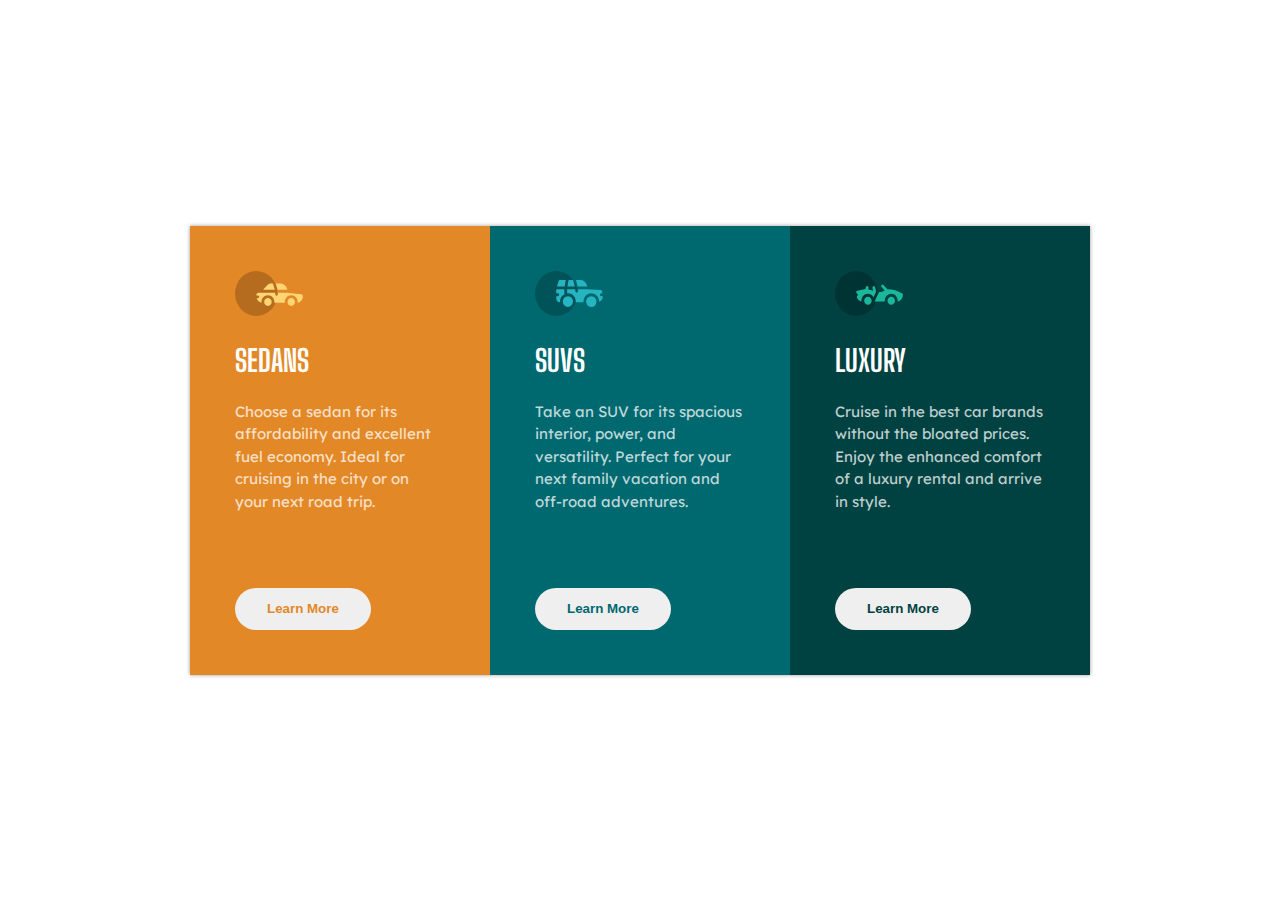
==== 3-column-preview-card/index.html @ 2a48b1bc "Add 3-column preview card challenge of Frontend Mentor" ====
<!DOCTYPE html>
<html lang="en">
  <head>
    <meta charset="UTF-8" />
    <meta name="viewport" content="width=device-width, initial-scale=1.0" />

    <link
      rel="icon"
      type="image/png"
      sizes="32x32"
      href="./images/favicon-32x32.png"
    />
    <link rel="preconnect" href="https://fonts.gstatic.com" />
    <link
      href="https://fonts.googleapis.com/css2?family=Big+Shoulders+Display:wght@700&family=Lexend+Deca&display=swap"
      rel="stylesheet"
    />
    <link rel="stylesheet" href="style.css" />

    <title>Frontend Mentor | 3-column preview card component</title>
  </head>
  <body>
    <div class="container">
      <div class="card">
        <div>
          <img class="card__icon" src="./images/icon-sedans.svg" alt="" />
          <h1 class="card__title">Sedans</h1>
          <p class="card__paragraph">
            Choose a sedan for its affordability and excellent fuel economy.
            Ideal for cruising in the city or on your next road trip.
          </p>
        </div>
        <button class="card__button">Learn More</button>
      </div>
      <div class="card">
        <div>
          <img class="card__icon" src="./images/icon-suvs.svg" alt="" />
          <h1 class="card__title">SUVs</h1>
          <p class="card__paragraph">
            Take an SUV for its spacious interior, power, and versatility.
            Perfect for your next family vacation and off-road adventures.
          </p>
        </div>
        <button class="card__button">Learn More</button>
      </div>
      <div class="card">
        <div>
          <img class="card__icon" src="./images/icon-luxury.svg" alt="" />
          <h1 class="card__title">Luxury</h1>
          <p class="card__paragraph">
            Cruise in the best car brands without the bloated prices. Enjoy the
            enhanced comfort of a luxury rental and arrive in style.
          </p>
        </div>
        <button class="card__button">Learn More</button>
      </div>
    </div>
  </body>
</html>
---- 3-column-preview-card/style.css ----
:root {
  --orange: hsl(31, 77%, 52%);
  --cyan: hsl(184, 100%, 22%);
  --cyan--dark: hsl(179, 100%, 13%);
  --text-white: hsla(0, 0%, 100%, 0.75);
  --text-gray: hsl(0, 0%, 95%);
  --text-size: 15px;
  --font-family-heading: "Big Shoulders Display", cursive;
  --font-family-text: "Lexend Deca", sans-serif;
}

html,
body {
  height: 100%;
  width: 100%;
  margin: 0;
  padding: 0;
  -webkit-box-sizing: border-box;
          box-sizing: border-box;
  font-size: 15px;
  font-family: var(--font-family-text);
  color: var(--text-white);
}

.container {
  margin: 4rem 1rem;
  -webkit-box-shadow: 0 0 4px rgba(0, 0, 0, 0.4);
          box-shadow: 0 0 4px rgba(0, 0, 0, 0.4);
}

.card {
  display: -webkit-box;
  display: -ms-flexbox;
  display: flex;
  -webkit-box-pack: justify;
      -ms-flex-pack: justify;
          justify-content: space-between;
  -webkit-box-orient: vertical;
  -webkit-box-direction: normal;
      -ms-flex-direction: column;
          flex-direction: column;
  padding: 3.75rem;
}

.card:first-child {
  background-color: var(--orange);
}

.card:first-child .card__button {
  color: var(--orange);
}

.card:nth-child(2) {
  background-color: var(--cyan);
}

.card:nth-child(2) .card__button {
  color: var(--cyan);
}

.card:last-child {
  background-color: var(--cyan--dark);
}

.card:last-child .card__button {
  color: var(--cyan--dark);
}

.card__icon {
  height: 3rem;
  width: 4.5rem;
}

.card__title {
  text-transform: uppercase;
  font-family: var(--font-family-heading);
  color: white;
}

.card__paragraph {
  line-height: 1.5;
  color: var(--text-white);
}

.card__button {
  border-radius: 24px;
  padding: 0.75rem 2rem;
  border: 2px solid transparent;
  font-weight: 700;
  margin-top: 1rem;
  width: -webkit-max-content;
  width: -moz-max-content;
  width: max-content;
}

.card__button:hover {
  cursor: pointer;
  background-color: transparent;
  border: 2px solid var(--text-white);
  color: var(--text-white);
}

.card:first-child .card__button:hover,
.card:nth-child(2) .card__button:hover,
.card:last-child .card__button:hover {
  color: var(--text-white);
}

@media (min-width: 768px) {
  html,
  body {
    display: -webkit-box;
    display: -ms-flexbox;
    display: flex;
    -webkit-box-align: center;
        -ms-flex-align: center;
            align-items: center;
    -webkit-box-pack: center;
        -ms-flex-pack: center;
            justify-content: center;
  }
  .container {
    display: -ms-grid;
    display: grid;
    -ms-grid-columns: (minmax(0, 20rem))[3];
        grid-template-columns: repeat(3, minmax(0, 20rem));
  }
  .card {
    padding: 3rem;
  }
  .card__title {
    margin: 1.5rem 0;
  }
  .card__button {
    margin-top: 4rem;
  }
}
/*# sourceMappingURL=style.css.map */
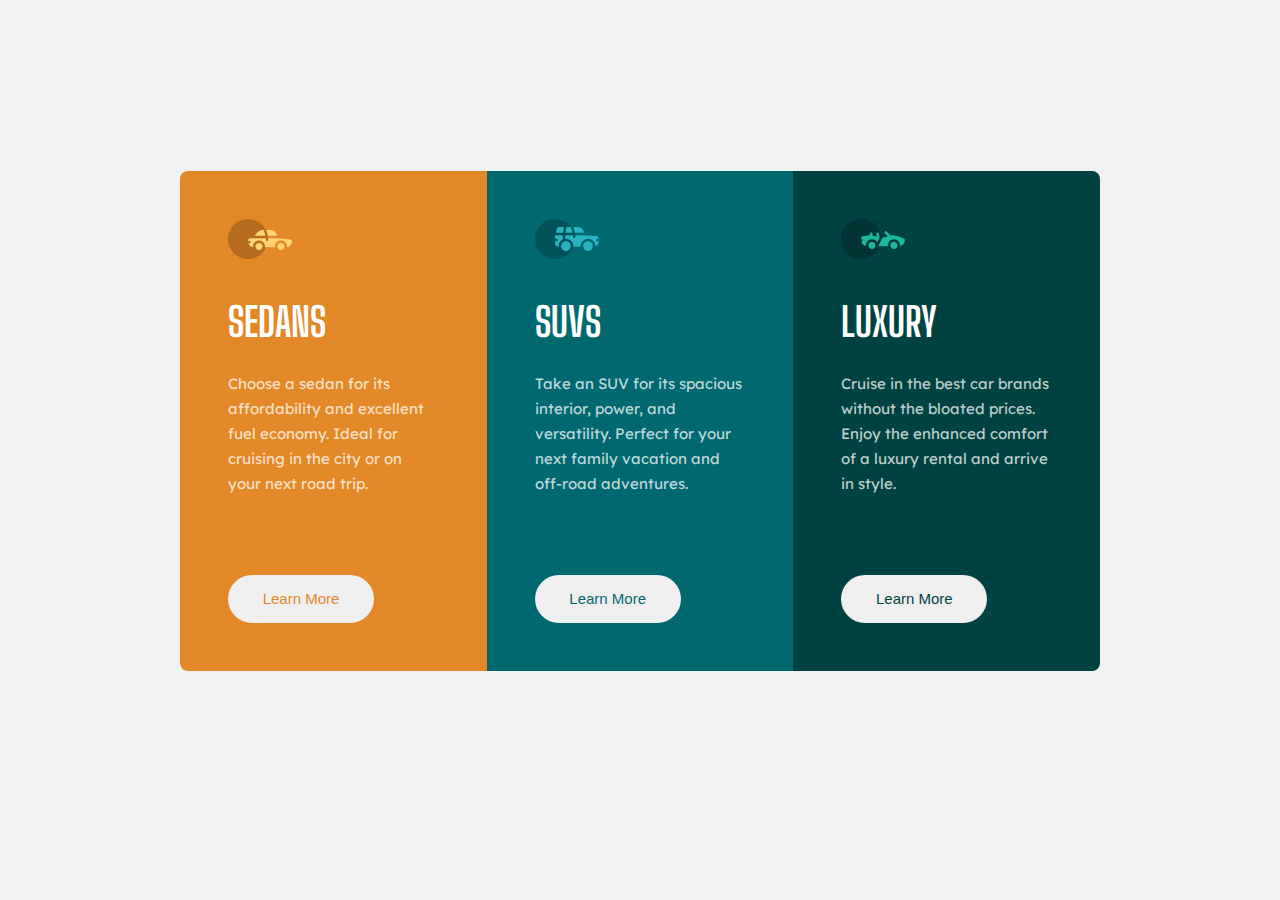
==== commit e424895e: "Update semantic html" ====
--- a/3-column-preview-card/index.html
+++ b/3-column-preview-card/index.html
@@ -20,11 +20,11 @@
     <title>Frontend Mentor | 3-column preview card component</title>
   </head>
   <body>
-    <div class="container">
+    <div class="container" role="main">
       <div class="card">
         <div>
           <img class="card__icon" src="./images/icon-sedans.svg" alt="" />
-          <h1 class="card__title">Sedans</h1>
+          <h2 class="card__title">Sedans</h2>
           <p class="card__paragraph">
             Choose a sedan for its affordability and excellent fuel economy.
             Ideal for cruising in the city or on your next road trip.
@@ -35,7 +35,7 @@
       <div class="card">
         <div>
           <img class="card__icon" src="./images/icon-suvs.svg" alt="" />
-          <h1 class="card__title">SUVs</h1>
+          <h2 class="card__title">SUVs</h2>
           <p class="card__paragraph">
             Take an SUV for its spacious interior, power, and versatility.
             Perfect for your next family vacation and off-road adventures.
@@ -46,7 +46,7 @@
       <div class="card">
         <div>
           <img class="card__icon" src="./images/icon-luxury.svg" alt="" />
-          <h1 class="card__title">Luxury</h1>
+          <h2 class="card__title">Luxury</h2>
           <p class="card__paragraph">
             Cruise in the best car brands without the bloated prices. Enjoy the
             enhanced comfort of a luxury rental and arrive in style.
--- a/3-column-preview-card/style.css
+++ b/3-column-preview-card/style.css
@@ -11,88 +11,78 @@
 
 html,
 body {
-  height: 100%;
-  width: 100%;
   margin: 0;
   padding: 0;
-  -webkit-box-sizing: border-box;
-          box-sizing: border-box;
+  box-sizing: border-box;
   font-size: 15px;
   font-family: var(--font-family-text);
   color: var(--text-white);
+  background-color: #f2f2f2;
 }
 
 .container {
-  margin: 4rem 1rem;
-  -webkit-box-shadow: 0 0 4px rgba(0, 0, 0, 0.4);
-          box-shadow: 0 0 4px rgba(0, 0, 0, 0.4);
+  margin: 88px 24px;
+  border-radius: 8px;
+  overflow: hidden;
 }
 
 .card {
-  display: -webkit-box;
-  display: -ms-flexbox;
   display: flex;
-  -webkit-box-pack: justify;
-      -ms-flex-pack: justify;
-          justify-content: space-between;
-  -webkit-box-orient: vertical;
-  -webkit-box-direction: normal;
-      -ms-flex-direction: column;
-          flex-direction: column;
-  padding: 3.75rem;
+  justify-content: space-between;
+  flex-direction: column;
+  padding: 48px;
 }
-
 .card:first-child {
   background-color: var(--orange);
 }
-
 .card:first-child .card__button {
   color: var(--orange);
 }
-
 .card:nth-child(2) {
   background-color: var(--cyan);
 }
-
 .card:nth-child(2) .card__button {
   color: var(--cyan);
 }
-
 .card:last-child {
   background-color: var(--cyan--dark);
 }
-
 .card:last-child .card__button {
   color: var(--cyan--dark);
 }
 
 .card__icon {
-  height: 3rem;
-  width: 4.5rem;
+  height: 40px;
+  width: 64px;
 }
 
 .card__title {
+  margin-top: 35px;
+  margin-bottom: 25px;
+  font-size: 40px;
+  font-family: var(--font-family-heading);
   text-transform: uppercase;
-  font-family: var(--font-family-heading);
   color: white;
 }
 
 .card__paragraph {
-  line-height: 1.5;
+  font-size: 15px;
+  line-height: 25px;
   color: var(--text-white);
+  margin: 0;
 }
 
 .card__button {
-  border-radius: 24px;
-  padding: 0.75rem 2rem;
   border: 2px solid transparent;
-  font-weight: 700;
-  margin-top: 1rem;
-  width: -webkit-max-content;
-  width: -moz-max-content;
-  width: max-content;
+  border-radius: 25px;
+  font-size: 15px;
+  line-height: normal;
+  margin-top: 25px;
+  padding: 11px 31.5px 12px;
+  width: 146px;
+  height: 48px;
+  box-sizing: border-box;
 }
-
 .card__button:hover {
   cursor: pointer;
   background-color: transparent;
@@ -107,32 +97,11 @@
 }
 
 @media (min-width: 768px) {
-  html,
-  body {
-    display: -webkit-box;
-    display: -ms-flexbox;
-    display: flex;
-    -webkit-box-align: center;
-        -ms-flex-align: center;
-            align-items: center;
-    -webkit-box-pack: center;
-        -ms-flex-pack: center;
-            justify-content: center;
+  .container {
+    display: grid;
+    grid-template-columns: repeat(3, 1fr);
+    width: 920px;
+    height: 500px;
+    margin: 171px auto 0;
   }
-  .container {
-    display: -ms-grid;
-    display: grid;
-    -ms-grid-columns: (minmax(0, 20rem))[3];
-        grid-template-columns: repeat(3, minmax(0, 20rem));
-  }
-  .card {
-    padding: 3rem;
-  }
-  .card__title {
-    margin: 1.5rem 0;
-  }
-  .card__button {
-    margin-top: 4rem;
-  }
-}
-/*# sourceMappingURL=style.css.map */+}/*# sourceMappingURL=style.css.map */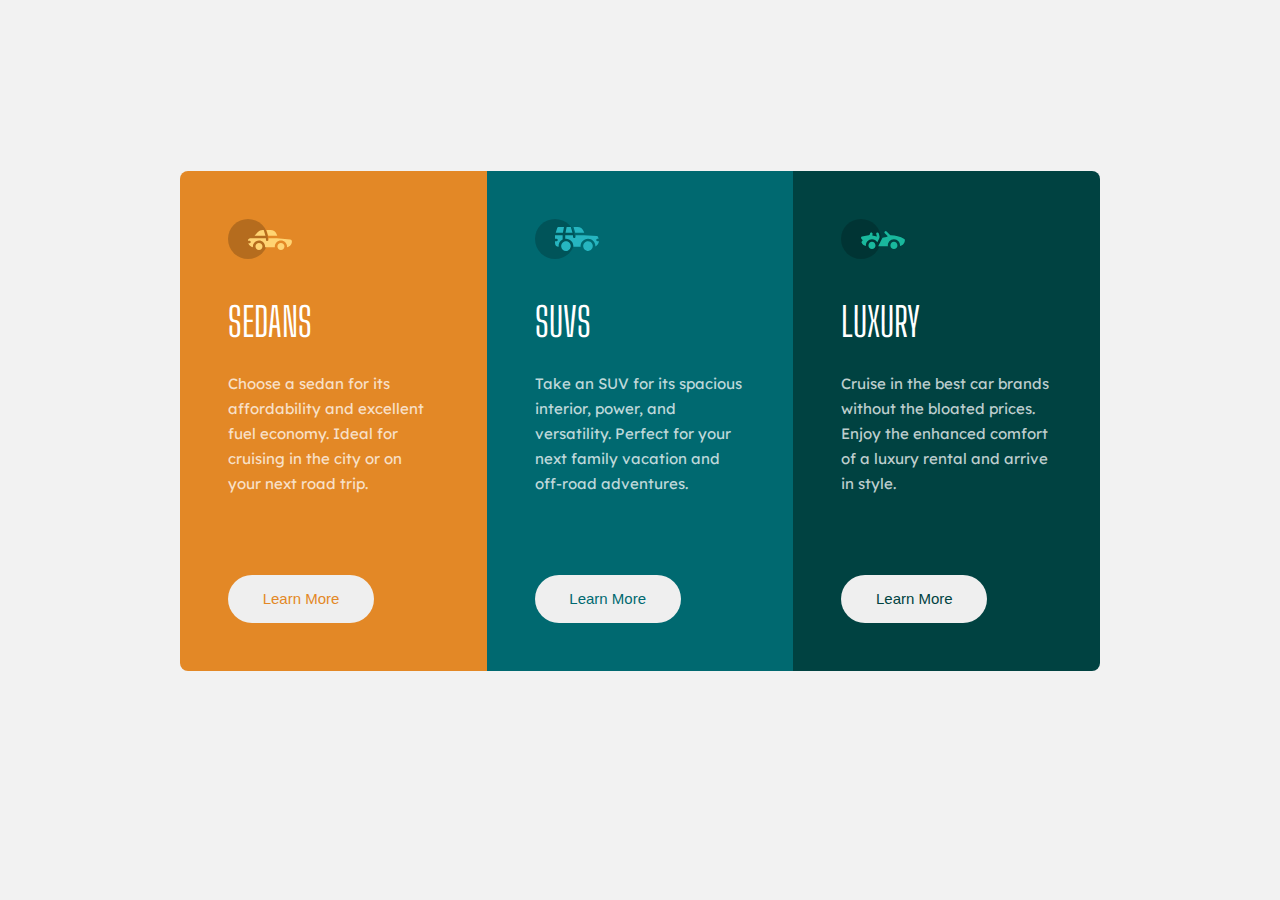
==== commit 6a587b31: "Update semantic html" ====
--- a/3-column-preview-card/index.html
+++ b/3-column-preview-card/index.html
@@ -24,7 +24,7 @@
       <div class="card">
         <div>
           <img class="card__icon" src="./images/icon-sedans.svg" alt="" />
-          <h2 class="card__title">Sedans</h2>
+          <p class="card__title">Sedans</p>
           <p class="card__paragraph">
             Choose a sedan for its affordability and excellent fuel economy.
             Ideal for cruising in the city or on your next road trip.
@@ -35,7 +35,7 @@
       <div class="card">
         <div>
           <img class="card__icon" src="./images/icon-suvs.svg" alt="" />
-          <h2 class="card__title">SUVs</h2>
+          <p class="card__title">SUVs</p>
           <p class="card__paragraph">
             Take an SUV for its spacious interior, power, and versatility.
             Perfect for your next family vacation and off-road adventures.
@@ -46,7 +46,7 @@
       <div class="card">
         <div>
           <img class="card__icon" src="./images/icon-luxury.svg" alt="" />
-          <h2 class="card__title">Luxury</h2>
+          <p class="card__title">Luxury</p>
           <p class="card__paragraph">
             Cruise in the best car brands without the bloated prices. Enjoy the
             enhanced comfort of a luxury rental and arrive in style.
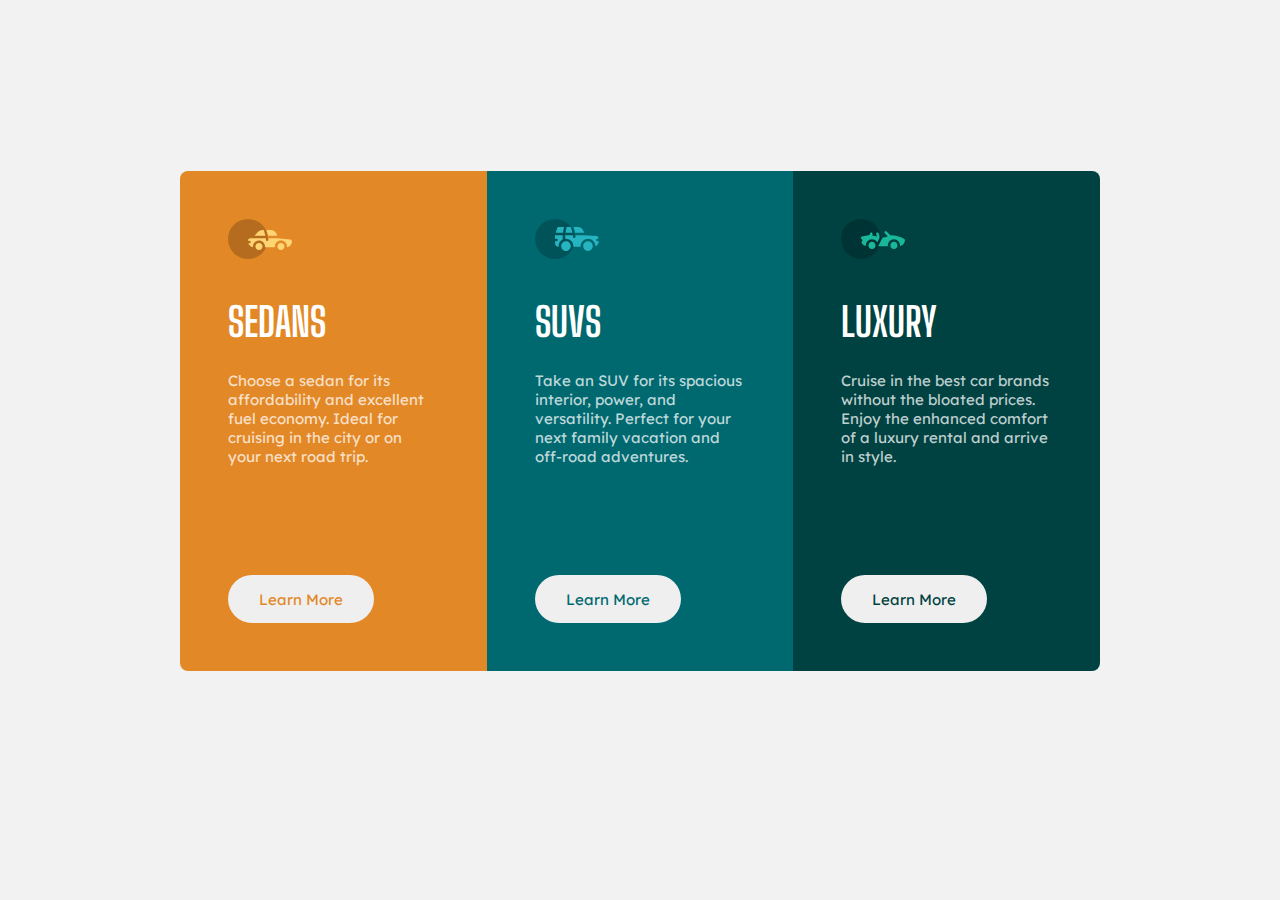
==== commit 9b1d0166: "Update accessibility" ====
--- a/3-column-preview-card/index.html
+++ b/3-column-preview-card/index.html
@@ -20,11 +20,14 @@
     <title>Frontend Mentor | 3-column preview card component</title>
   </head>
   <body>
-    <div class="container" role="main">
+    <header>
+      <h1 class="sr-only">3 column preview card component</h1>
+    </header>
+    <main class="container" role="main">
       <div class="card">
         <div>
           <img class="card__icon" src="./images/icon-sedans.svg" alt="" />
-          <p class="card__title">Sedans</p>
+          <h2 class="card__title">Sedans</h2>
           <p class="card__paragraph">
             Choose a sedan for its affordability and excellent fuel economy.
             Ideal for cruising in the city or on your next road trip.
@@ -35,7 +38,7 @@
       <div class="card">
         <div>
           <img class="card__icon" src="./images/icon-suvs.svg" alt="" />
-          <p class="card__title">SUVs</p>
+          <h2 class="card__title">SUVs</h2>
           <p class="card__paragraph">
             Take an SUV for its spacious interior, power, and versatility.
             Perfect for your next family vacation and off-road adventures.
@@ -46,7 +49,7 @@
       <div class="card">
         <div>
           <img class="card__icon" src="./images/icon-luxury.svg" alt="" />
-          <p class="card__title">Luxury</p>
+          <h2 class="card__title">Luxury</h2>
           <p class="card__paragraph">
             Cruise in the best car brands without the bloated prices. Enjoy the
             enhanced comfort of a luxury rental and arrive in style.
@@ -54,6 +57,6 @@
         </div>
         <button class="card__button">Learn More</button>
       </div>
-    </div>
+    </main>
   </body>
 </html>
--- a/3-column-preview-card/style.css
+++ b/3-column-preview-card/style.css
@@ -18,6 +18,14 @@
   font-family: var(--font-family-text);
   color: var(--text-white);
   background-color: #f2f2f2;
+}
+
+.sr-only {
+  position: absolute;
+  top: -500px;
+  width: 1px;
+  height: 1px;
+  overflow: hidden;
 }
 
 .container {
@@ -67,7 +75,7 @@
 
 .card__paragraph {
   font-size: 15px;
-  line-height: 25px;
+  line-height: normal;
   color: var(--text-white);
   margin: 0;
 }
@@ -76,9 +84,9 @@
   border: 2px solid transparent;
   border-radius: 25px;
   font-size: 15px;
+  font-family: var(--font-family-text);
   line-height: normal;
   margin-top: 25px;
-  padding: 11px 31.5px 12px;
   width: 146px;
   height: 48px;
   box-sizing: border-box;
